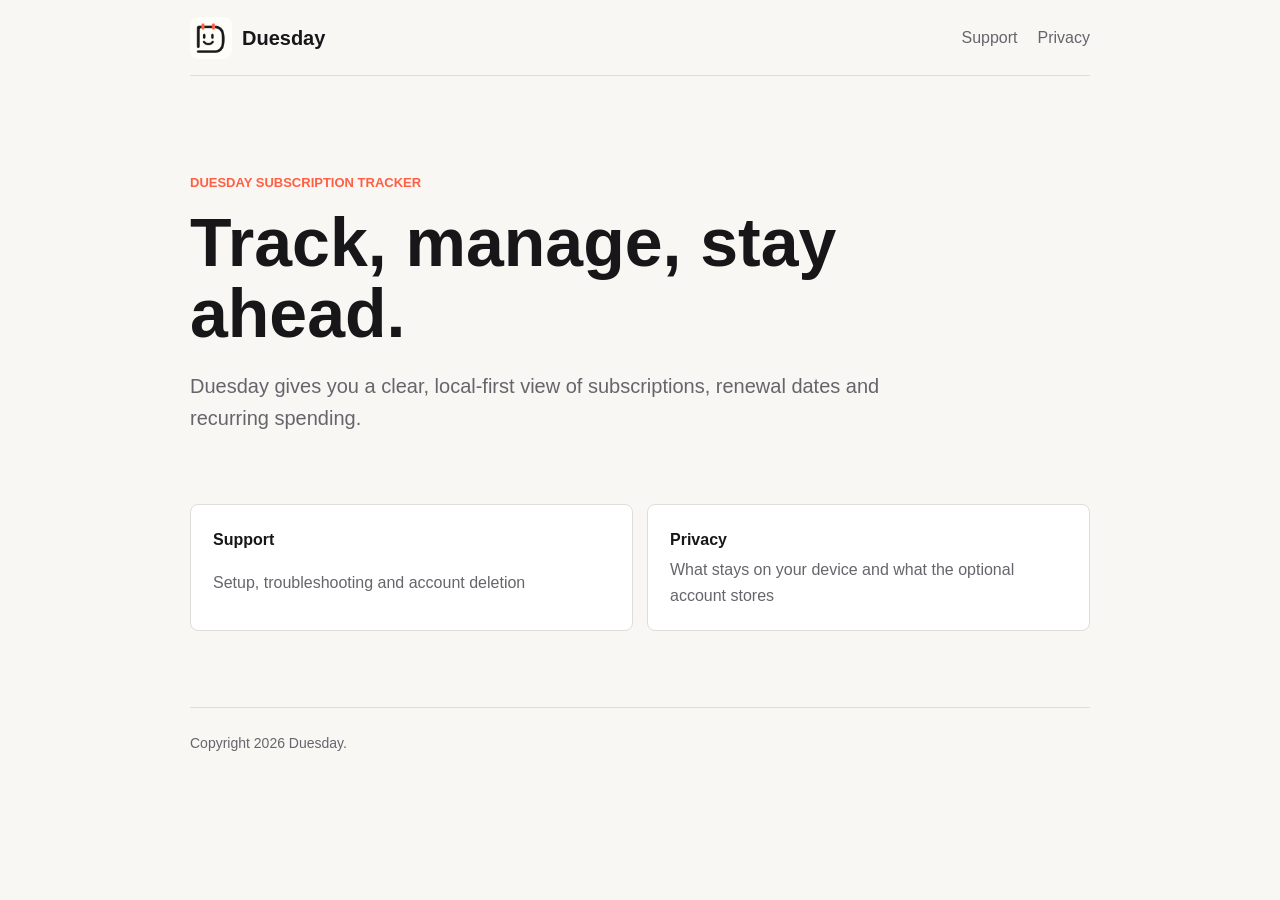
==== index.html @ e83cfede "Publish Duesday support and privacy pages" ====
<!doctype html>
<html lang="en">
<head>
  <meta charset="utf-8">
  <meta name="viewport" content="width=device-width, initial-scale=1">
  <meta name="description" content="Official support and privacy information for Duesday Subscription Tracker.">
  <title>Duesday Support</title>
  <link rel="stylesheet" href="styles.css">
</head>
<body>
  <header>
    <a class="brand" href="index.html" aria-label="Duesday support home">
      <img src="duesday-icon.png" alt="Duesday">
      <span>Duesday</span>
    </a>
    <nav aria-label="Support navigation">
      <a href="support.html">Support</a>
      <a href="privacy.html">Privacy</a>
    </nav>
  </header>
  <main>
    <section class="intro">
      <p class="eyebrow">Duesday Subscription Tracker</p>
      <h1>Track, manage, stay ahead.</h1>
      <p>Duesday gives you a clear, local-first view of subscriptions, renewal dates and recurring spending.</p>
    </section>
    <section class="links" aria-label="Help resources">
      <a href="support.html">
        <strong>Support</strong>
        <span>Setup, troubleshooting and account deletion</span>
      </a>
      <a href="privacy.html">
        <strong>Privacy</strong>
        <span>What stays on your device and what the optional account stores</span>
      </a>
    </section>
  </main>
  <footer>Copyright 2026 Duesday.</footer>
</body>
</html>
---- styles.css ----
:root {
  color-scheme: light dark;
  --bg: #f8f7f4;
  --surface: #ffffff;
  --text: #171719;
  --muted: #65656b;
  --line: #deddd9;
  --accent: #ff5f42;
}
@media (prefers-color-scheme: dark) {
  :root { --bg: #0c0d10; --surface: #17181c; --text: #f7f5f1; --muted: #aaa8a3; --line: #34353a; }
}
* { box-sizing: border-box; }
body { margin: 0; background: var(--bg); color: var(--text); font: 16px/1.6 -apple-system, BlinkMacSystemFont, "Segoe UI", sans-serif; }
header, main, footer { width: min(900px, calc(100% - 40px)); margin-inline: auto; }
header { min-height: 76px; display: flex; align-items: center; justify-content: space-between; gap: 24px; border-bottom: 1px solid var(--line); }
.brand { display: flex; align-items: center; gap: 10px; color: var(--text); text-decoration: none; font-size: 20px; font-weight: 750; }
.brand img { width: 42px; height: 42px; border-radius: 8px; }
nav { display: flex; gap: 20px; }
nav a { color: var(--muted); text-decoration: none; }
nav a:hover, nav a[aria-current="page"] { color: var(--accent); }
.intro { padding: 84px 0 50px; max-width: 700px; }
.eyebrow { color: var(--accent); font-size: 13px; font-weight: 750; text-transform: uppercase; }
h1 { margin: 8px 0 18px; font-size: clamp(38px, 8vw, 68px); line-height: 1.05; letter-spacing: 0; }
h2 { margin-top: 36px; font-size: 21px; letter-spacing: 0; }
p { color: var(--muted); }
.intro > p:last-child { font-size: 20px; }
.links { display: grid; grid-template-columns: repeat(2, minmax(0, 1fr)); gap: 14px; padding-bottom: 76px; }
.links a { display: grid; gap: 5px; padding: 22px; border: 1px solid var(--line); border-radius: 8px; background: var(--surface); color: var(--text); text-decoration: none; }
.links span { color: var(--muted); }
.document { max-width: 720px; padding: 64px 0 80px; }
.document h1 { font-size: clamp(38px, 7vw, 56px); }
.document a { color: var(--accent); }
.button { display: inline-block; padding: 10px 15px; border: 1px solid var(--accent); border-radius: 6px; text-decoration: none; }
footer { border-top: 1px solid var(--line); padding: 24px 0 40px; color: var(--muted); font-size: 14px; }
@media (max-width: 600px) {
  header { align-items: flex-start; padding: 16px 0; }
  nav { gap: 12px; padding-top: 8px; }
  .intro { padding-top: 54px; }
  .links { grid-template-columns: 1fr; }
}
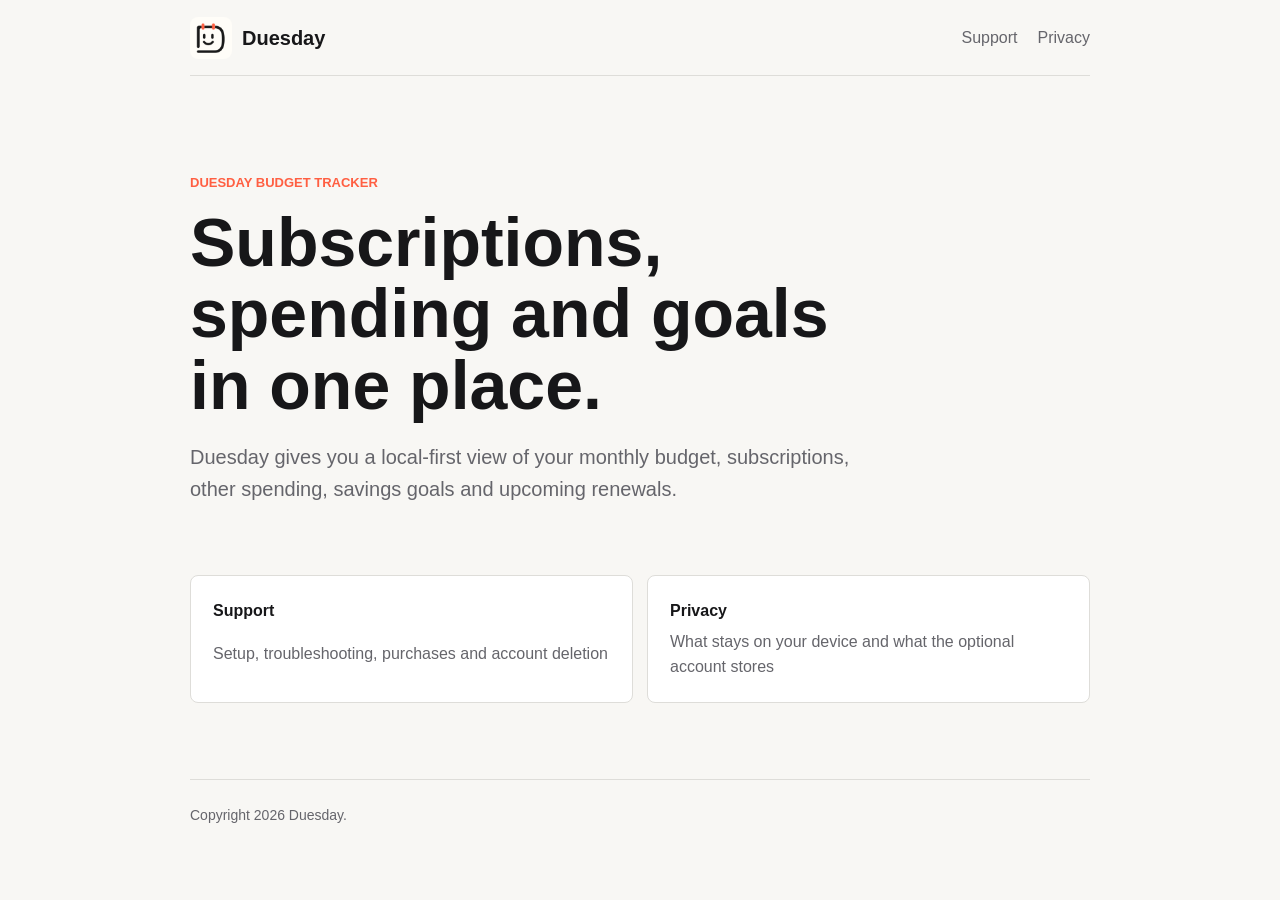
==== commit aa8e7873: "Update support site for Duesday Budget Tracker" ====
--- a/index.html
+++ b/index.html
@@ -3,7 +3,7 @@
 <head>
   <meta charset="utf-8">
   <meta name="viewport" content="width=device-width, initial-scale=1">
-  <meta name="description" content="Official support and privacy information for Duesday Subscription Tracker.">
+  <meta name="description" content="Official support and privacy information for Duesday Budget Tracker.">
   <title>Duesday Support</title>
   <link rel="stylesheet" href="styles.css">
 </head>
@@ -20,14 +20,14 @@
   </header>
   <main>
     <section class="intro">
-      <p class="eyebrow">Duesday Subscription Tracker</p>
-      <h1>Track, manage, stay ahead.</h1>
-      <p>Duesday gives you a clear, local-first view of subscriptions, renewal dates and recurring spending.</p>
+      <p class="eyebrow">Duesday Budget Tracker</p>
+      <h1>Subscriptions, spending and goals in one place.</h1>
+      <p>Duesday gives you a local-first view of your monthly budget, subscriptions, other spending, savings goals and upcoming renewals.</p>
     </section>
     <section class="links" aria-label="Help resources">
       <a href="support.html">
         <strong>Support</strong>
-        <span>Setup, troubleshooting and account deletion</span>
+        <span>Setup, troubleshooting, purchases and account deletion</span>
       </a>
       <a href="privacy.html">
         <strong>Privacy</strong>
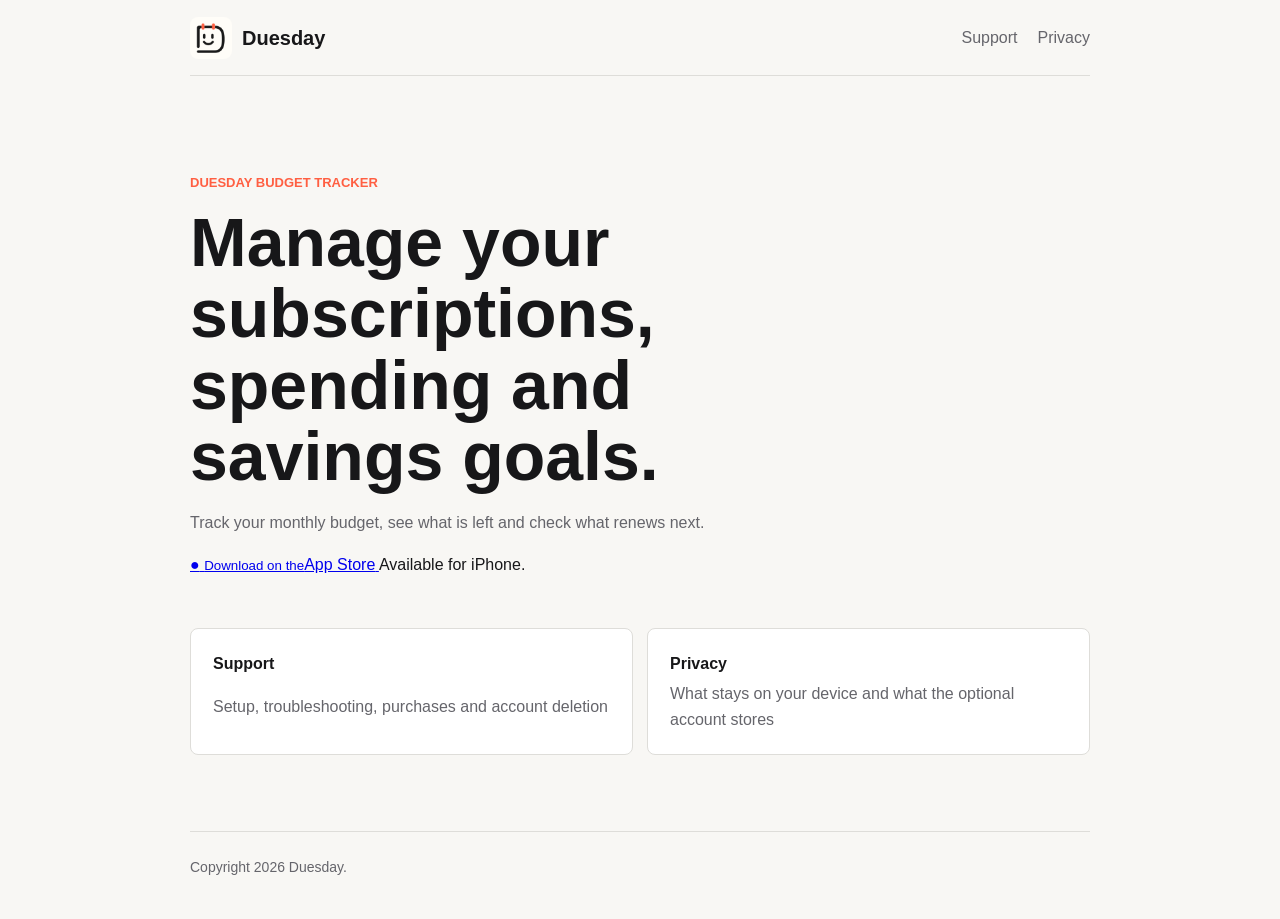
==== commit c5bd7021: "feat: add App Store landing CTA" ====
--- a/index.html
+++ b/index.html
@@ -3,14 +3,15 @@
 <head>
   <meta charset="utf-8">
   <meta name="viewport" content="width=device-width, initial-scale=1">
-  <meta name="description" content="Official support and privacy information for Duesday Budget Tracker.">
-  <title>Duesday Support</title>
+  <meta name="description" content="Manage subscriptions, spending and savings goals with Duesday Budget Tracker for iPhone.">
+  <meta name="apple-itunes-app" content="app-id=6789814776">
+  <title>Duesday Budget Tracker</title>
   <link rel="stylesheet" href="styles.css">
 </head>
 <body>
   <header>
-    <a class="brand" href="index.html" aria-label="Duesday support home">
-      <img src="duesday-icon.png" alt="Duesday">
+    <a class="brand" href="index.html" aria-label="Duesday home">
+      <img src="duesday-icon.png" alt="">
       <span>Duesday</span>
     </a>
     <nav aria-label="Support navigation">
@@ -21,8 +22,15 @@
   <main>
     <section class="intro">
       <p class="eyebrow">Duesday Budget Tracker</p>
-      <h1>Subscriptions, spending and goals in one place.</h1>
-      <p>Duesday gives you a local-first view of your monthly budget, subscriptions, other spending, savings goals and upcoming renewals.</p>
+      <h1>Manage your subscriptions, spending and savings goals.</h1>
+      <p>Track your monthly budget, see what is left and check what renews next.</p>
+      <div class="actions">
+        <a class="app-store-button" href="https://apps.apple.com/app/id6789814776" aria-label="Download Duesday Budget Tracker on the App Store">
+          <span class="apple-mark" aria-hidden="true">●</span>
+          <span><small>Download on the</small>App Store</span>
+        </a>
+        <span class="device-note">Available for iPhone.</span>
+      </div>
     </section>
     <section class="links" aria-label="Help resources">
       <a href="support.html">
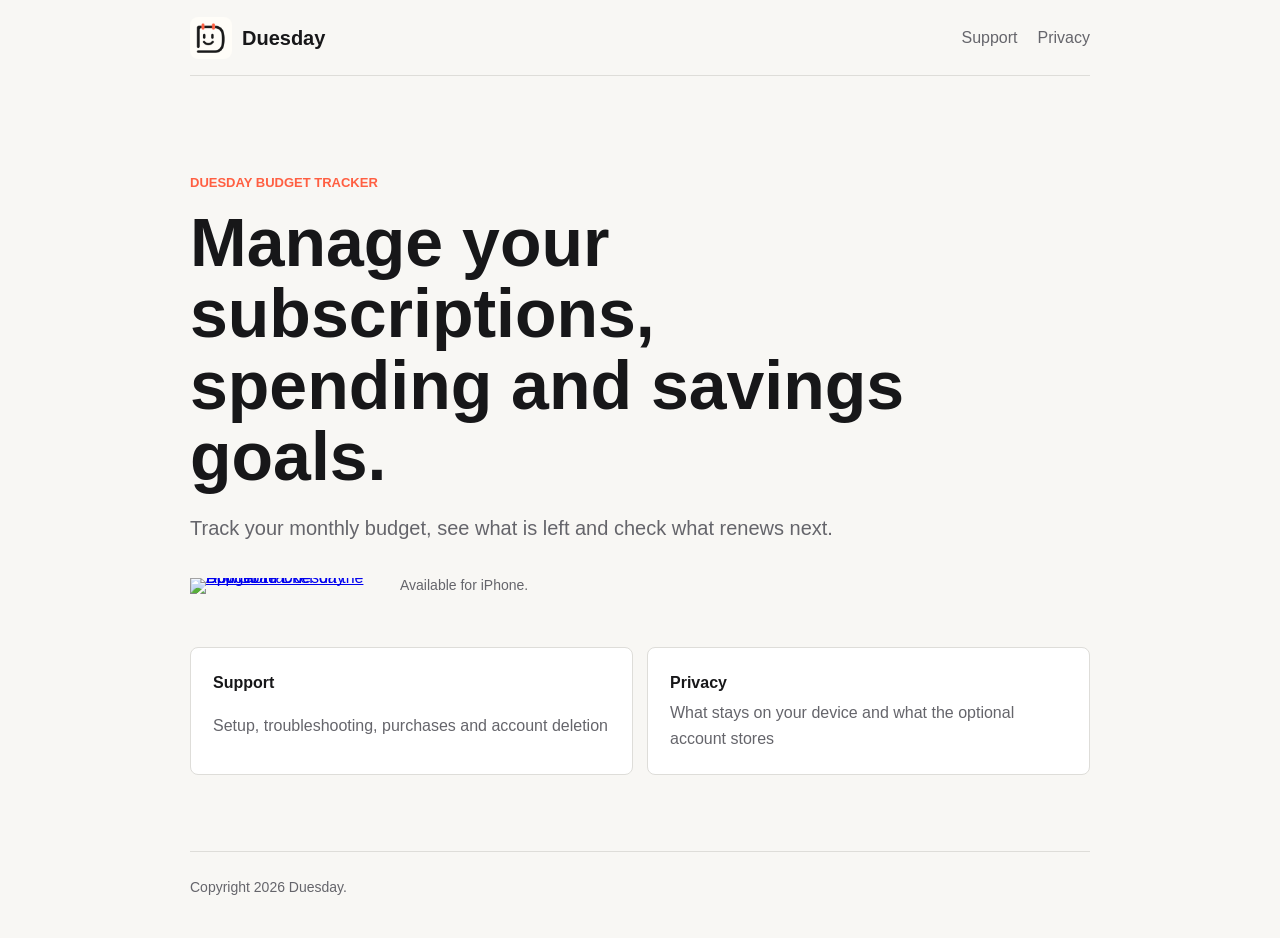
==== commit 238a715e: "Use official App Store badge artwork" ====
--- a/index.html
+++ b/index.html
@@ -25,9 +25,8 @@
       <h1>Manage your subscriptions, spending and savings goals.</h1>
       <p>Track your monthly budget, see what is left and check what renews next.</p>
       <div class="actions">
-        <a class="app-store-button" href="https://apps.apple.com/app/id6789814776" aria-label="Download Duesday Budget Tracker on the App Store">
-          <span class="apple-mark" aria-hidden="true">●</span>
-          <span><small>Download on the</small>App Store</span>
+        <a class="app-store-button" href="https://apps.apple.com/app/id6789814776">
+          <img src="https://toolbox.marketingtools.apple.com/api/badges/download-on-the-app-store/black/en-us?size=250x83" alt="Download Duesday Budget Tracker on the App Store">
         </a>
         <span class="device-note">Available for iPhone.</span>
       </div>
--- a/styles.css
+++ b/styles.css
@@ -19,12 +19,17 @@
 nav { display: flex; gap: 20px; }
 nav a { color: var(--muted); text-decoration: none; }
 nav a:hover, nav a[aria-current="page"] { color: var(--accent); }
-.intro { padding: 84px 0 50px; max-width: 700px; }
+.intro { padding: 84px 0 50px; max-width: 760px; }
 .eyebrow { color: var(--accent); font-size: 13px; font-weight: 750; text-transform: uppercase; }
 h1 { margin: 8px 0 18px; font-size: clamp(38px, 8vw, 68px); line-height: 1.05; letter-spacing: 0; }
 h2 { margin-top: 36px; font-size: 21px; letter-spacing: 0; }
 p { color: var(--muted); }
-.intro > p:last-child { font-size: 20px; }
+.intro > p:not(.eyebrow) { max-width: 650px; font-size: 20px; }
+.actions { display: flex; flex-wrap: wrap; align-items: center; gap: 16px; margin-top: 30px; }
+.app-store-button { display: inline-block; border-radius: 13px; line-height: 0; }
+.app-store-button:focus-visible { outline: 3px solid var(--accent); outline-offset: 3px; }
+.app-store-button img { display: block; width: 194px; max-width: 100%; height: auto; }
+.device-note { color: var(--muted); font-size: 14px; }
 .links { display: grid; grid-template-columns: repeat(2, minmax(0, 1fr)); gap: 14px; padding-bottom: 76px; }
 .links a { display: grid; gap: 5px; padding: 22px; border: 1px solid var(--line); border-radius: 8px; background: var(--surface); color: var(--text); text-decoration: none; }
 .links span { color: var(--muted); }
